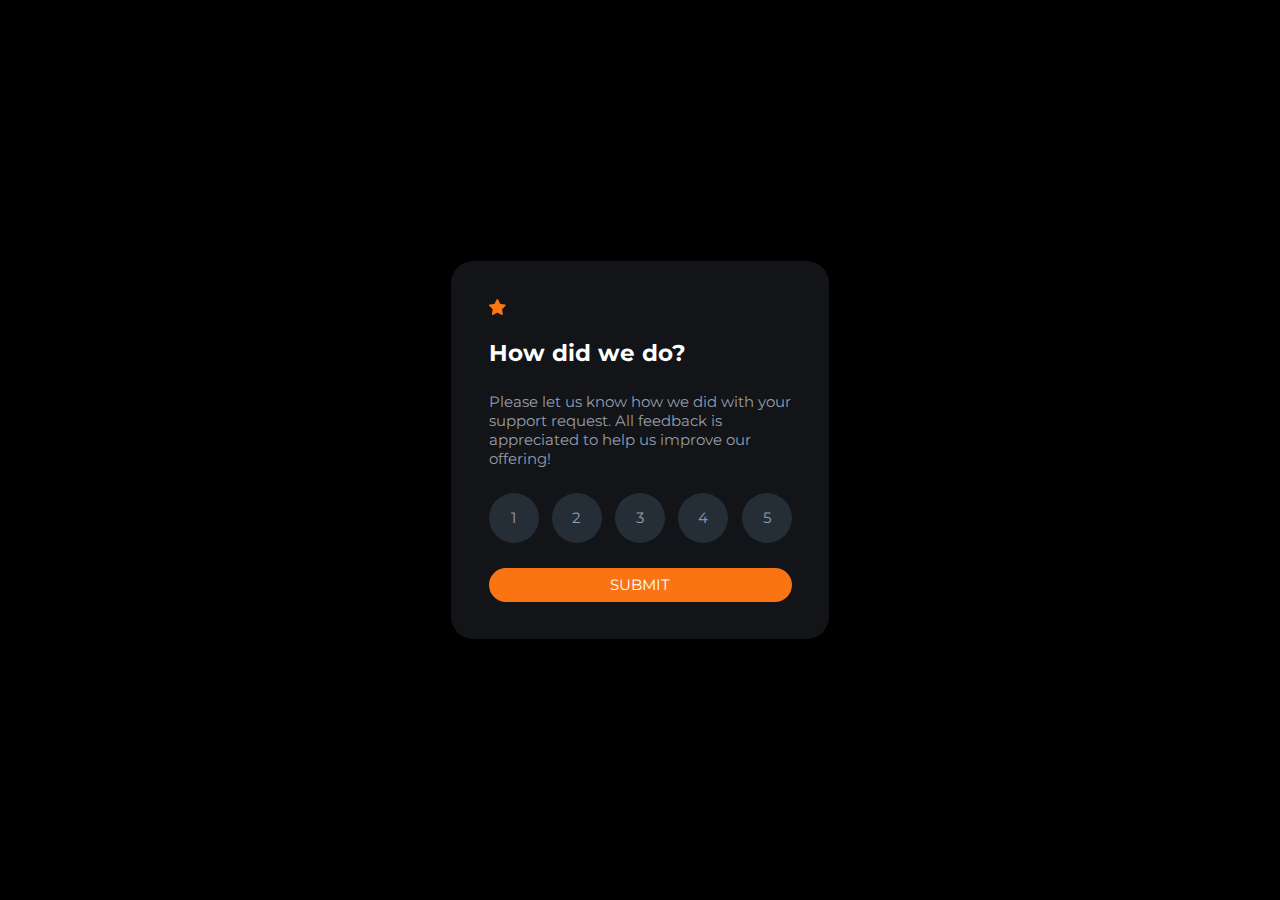
==== index.html @ 63c5b500 "design desktop inital load card" ====
<!DOCTYPE html>
<html lang="en">
<head>
  <meta charset="UTF-8">
  <meta http-equiv="X-UA-Compatible" content="IE=edge">
  <meta name="viewport" content="width=device-width, initial-scale=1.0">
  <title>FEM: Interactive-Rating-Component</title>
  <link rel="preconnect" href="https://fonts.googleapis.com">
<link rel="preconnect" href="https://fonts.gstatic.com" crossorigin>
<link href="https://fonts.googleapis.com/css2?family=Montserrat:wght@400;700&display=swap" rel="stylesheet">
  <link rel="stylesheet" href="./styles.css">
  <script src="./javascript.js" defer></script>
  <link rel="shortcut icon" href="./images/favicon-32x32.png" type="image/x-icon">
</head>
<body>
  <main>
    <div class="rating-container">
      <div class="header">
        <img src="./images/icon-star.svg" alt="star icon">
      </div>
      <div class="title">
        <h2>How did we do?</h2>
      </div>
      <div class="info">
        <p>Please let us know how we did with your support request. All feedback is appreciated to help us improve our offering!</p>
      </div>
      <div class="rating">
        <div class="btn btn-1">1</div>
        <div class="btn btn-2">2</div>
        <div class="btn btn-3">3</div>
        <div class="btn btn-4">4</div>
        <div class="btn btn-5">5</div>
      </div>
      <div class="submit">SUBMIT</div>
    </div>
  </main>
</body>
</html>
---- styles.css ----
* {
    box-sizing: border-box;
}

body {
    margin: 0;
    font-family: 'Montserrat', sans-serif;
    font-size: 15px;
    background-color: black;
    display: flex;
    justify-content: center;
    align-items: center;
    min-height: 100vh;
}

.rating-container {
    display: flex;
    justify-content: space-between;
    align-items: center;
    flex-direction: column;
    padding: 2.5em;
    color: white;
    height: 42vh;
    width: 42vh;
    background-color: hsl(216, 12%, 8%);
    border-radius: 1.5em;
}

.header, .title {
    width: 100%;
    display: flex;
    justify-content: flex-start;
    align-items: center;
}

h2, p {
    margin: 0;
}

.info {
    color: hsl(217, 12%, 63%);
}

.rating {
    width: 100%;
    display: flex;
    justify-content: space-between;
    align-items: center;
}

.btn {
    display: flex;
    justify-content: center;
    align-items: center;
    background-color: hsl(213, 19%, 18%);
    color: hsl(217, 12%, 63%);
    width: 50px;
    height: 50px;
    border-radius: 99999px;
}

.submit {
    background-color: hsl(25, 97%, 53%);
    text-align: center;
    padding: .5em 1em;
    width: 100%;
    border-radius: 99999px;
}
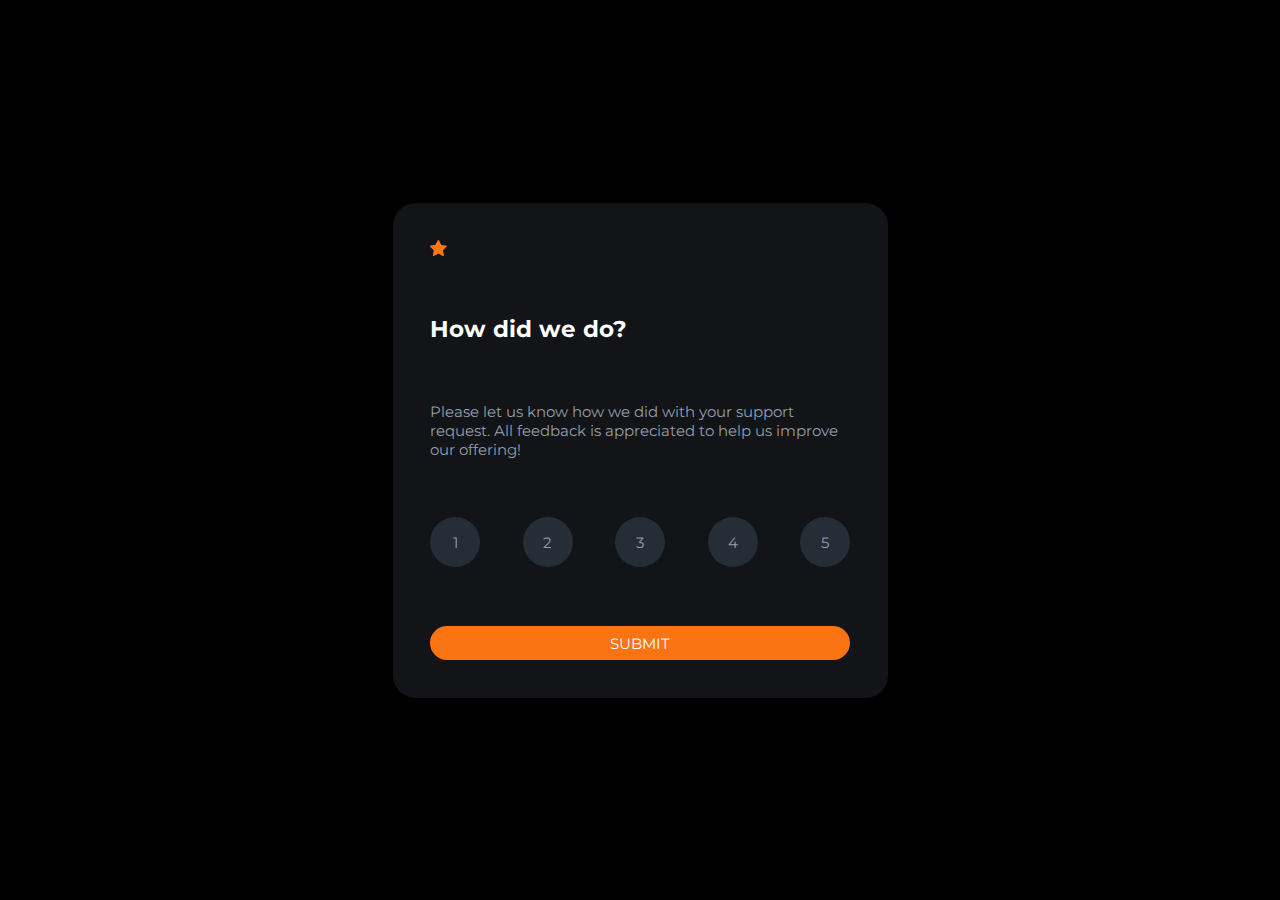
==== commit 0d6e64a7: "complete rating variable" ====
--- a/index.html
+++ b/index.html
@@ -31,7 +31,7 @@
         <div class="btn btn-4">4</div>
         <div class="btn btn-5">5</div>
       </div>
-      <div class="submit">SUBMIT</div>
+      <a href="#"><div class="submit">SUBMIT</div></a>
     </div>
   </main>
 </body>
--- a/styles.css
+++ b/styles.css
@@ -13,15 +13,15 @@
     min-height: 100vh;
 }
 
-.rating-container {
+.rating-container, .thankyou-container {
     display: flex;
     justify-content: space-between;
     align-items: center;
     flex-direction: column;
     padding: 2.5em;
     color: white;
-    height: 42vh;
-    width: 42vh;
+    height: 55vh;
+    width: 55vh;
     background-color: hsl(216, 12%, 8%);
     border-radius: 1.5em;
 }
@@ -65,4 +65,60 @@
     padding: .5em 1em;
     width: 100%;
     border-radius: 99999px;
+}
+
+a {
+    text-decoration: none;
+    color: inherit;
+    background-color: inherit;
+    width: 100%;
+}
+
+.btn:hover, .submit:hover {
+    cursor: pointer;
+}
+
+.btn:hover {
+    background-color: hsl(217, 12%, 63%);
+    color: white
+}
+
+.btn:active {
+    background-color: hsl(217, 12%, 63%);
+    color: white
+}
+
+.submit:hover {
+    background-color: hsl(25, 97%, 47%);
+}
+
+.submit:active {
+    background-color: white;
+    color: hsl(25, 97%, 53%);
+}
+
+.rating-result {
+    color:hsl(25, 97%, 47%);
+    background-color: hsl(213, 19%, 18%);
+    padding: .5em 1em;
+    border-radius: 99999px;
+}
+
+.thankyou-info {
+    text-align: center;
+    color:hsl(217, 12%, 63%)
+}
+
+.thankyou-container {
+    animation: grow 200ms linear;
+}
+
+@keyframes grow {
+    0% {
+        transform: scale(0);
+    }
+
+    100% {
+        transform: scale(100%)
+    }
 }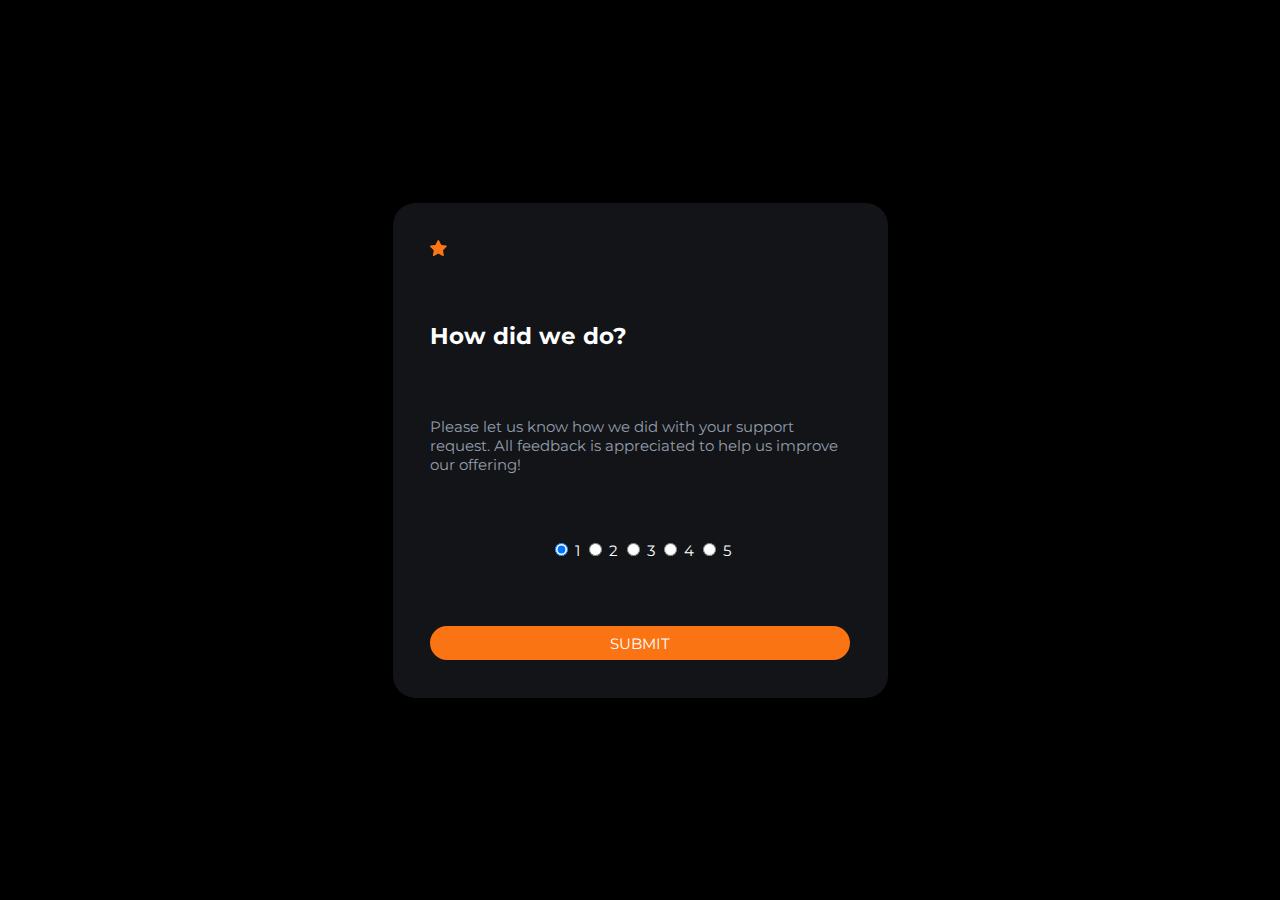
==== commit e13a7d0d: "create radio button selector" ====
--- a/index.html
+++ b/index.html
@@ -24,14 +24,19 @@
       <div class="info">
         <p>Please let us know how we did with your support request. All feedback is appreciated to help us improve our offering!</p>
       </div>
-      <div class="rating">
-        <div class="btn btn-1">1</div>
-        <div class="btn btn-2">2</div>
-        <div class="btn btn-3">3</div>
-        <div class="btn btn-4">4</div>
-        <div class="btn btn-5">5</div>
+      <div class="rating-radio-toolbar">
+          <input type="radio" id="radio-1" name="rating" value="1" checked>
+          <label for="radio-1">1</label>
+          <input type="radio" id="radio-2" name="rating" value="2">
+          <label for="radio-2">2</label>
+          <input type="radio" id="radio-3" name="rating" value="3">
+          <label for="radio-3">3</label>
+          <input type="radio" id="radio-4" name="rating" value="4">
+          <label for="radio-4">4</label>
+          <input type="radio" id="radio-5" name="rating" value="5">
+          <label for="radio-5">5</label>
       </div>
-      <a href="#"><div class="submit">SUBMIT</div></a>
+      <a href="./result.html"><div class="submit">SUBMIT</div></a>
     </div>
   </main>
 </body>
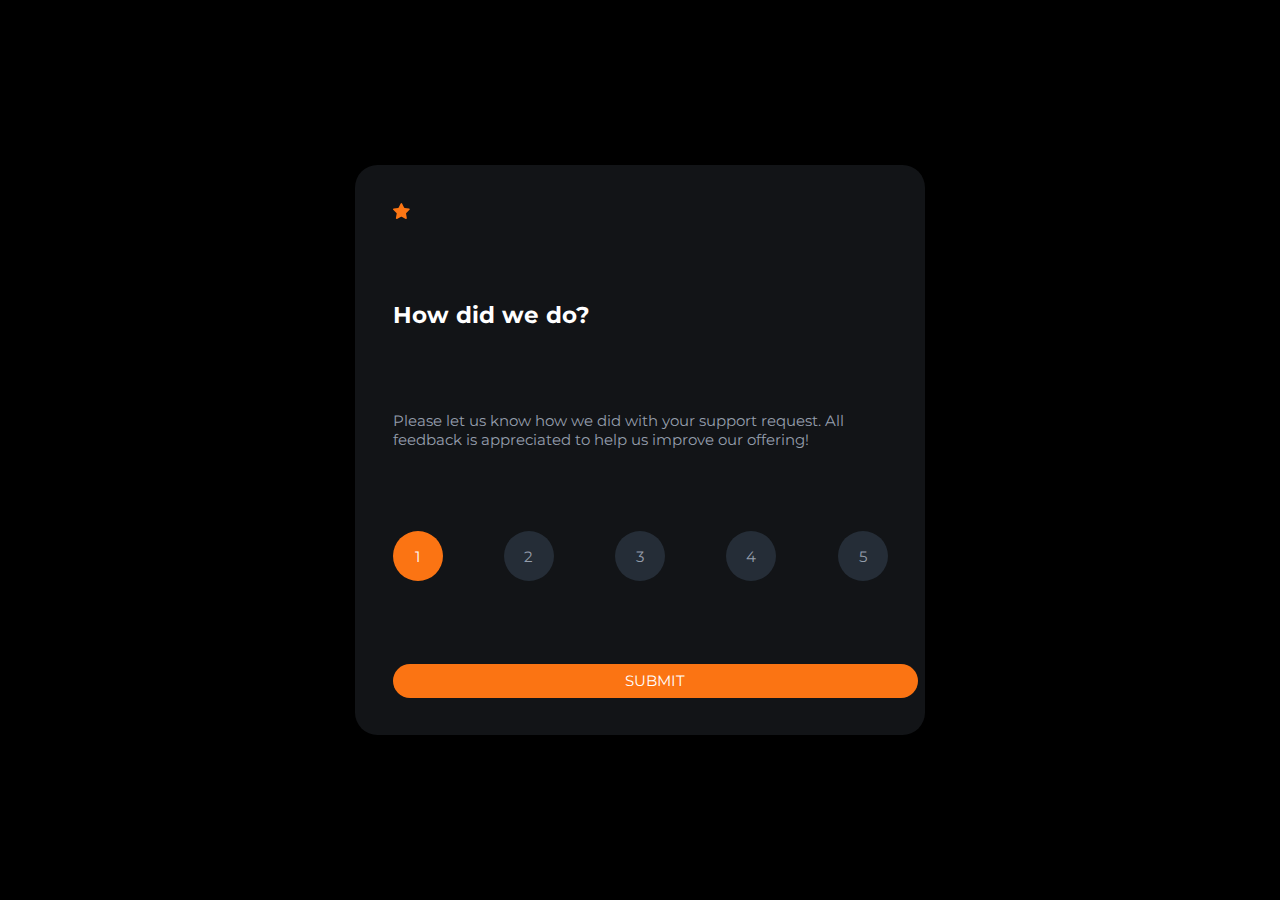
==== commit bd21450d: "Merge pull request #2 from MarioLisbona:radio-button-selector" ====
--- a/index.html
+++ b/index.html
@@ -36,7 +36,7 @@
           <input type="radio" id="radio-5" name="rating" value="5">
           <label for="radio-5">5</label>
       </div>
-      <a href="./result.html"><div class="submit">SUBMIT</div></a>
+      <a href="#"><div class="submit">SUBMIT</div></a>
     </div>
   </main>
 </body>
--- a/styles.css
+++ b/styles.css
@@ -1,4 +1,4 @@
-* {
+* *::before, *::after {
     box-sizing: border-box;
 }
 
@@ -41,14 +41,18 @@
     color: hsl(217, 12%, 63%);
 }
 
-.rating {
+.rating-radio-toolbar {
     width: 100%;
     display: flex;
     justify-content: space-between;
     align-items: center;
 }
 
-.btn {
+.rating-radio-toolbar input[type="radio"] {
+    display: none;
+}
+
+.rating-radio-toolbar label {
     display: flex;
     justify-content: center;
     align-items: center;
@@ -57,7 +61,18 @@
     width: 50px;
     height: 50px;
     border-radius: 99999px;
+    cursor: pointer;
 }
+.rating-radio-toolbar label:hover {
+    background-color: hsl(217, 12%, 63%);
+    color: white
+}
+
+.rating-radio-toolbar input[type="radio"]:checked + label {
+    background-color: hsl(25, 97%, 53%);
+    color: white
+}
+
 
 .submit {
     background-color: hsl(25, 97%, 53%);
@@ -74,18 +89,8 @@
     width: 100%;
 }
 
-.btn:hover, .submit:hover {
+.submit:hover {
     cursor: pointer;
-}
-
-.btn:hover {
-    background-color: hsl(217, 12%, 63%);
-    color: white
-}
-
-.btn:active {
-    background-color: hsl(217, 12%, 63%);
-    color: white
 }
 
 .submit:hover {
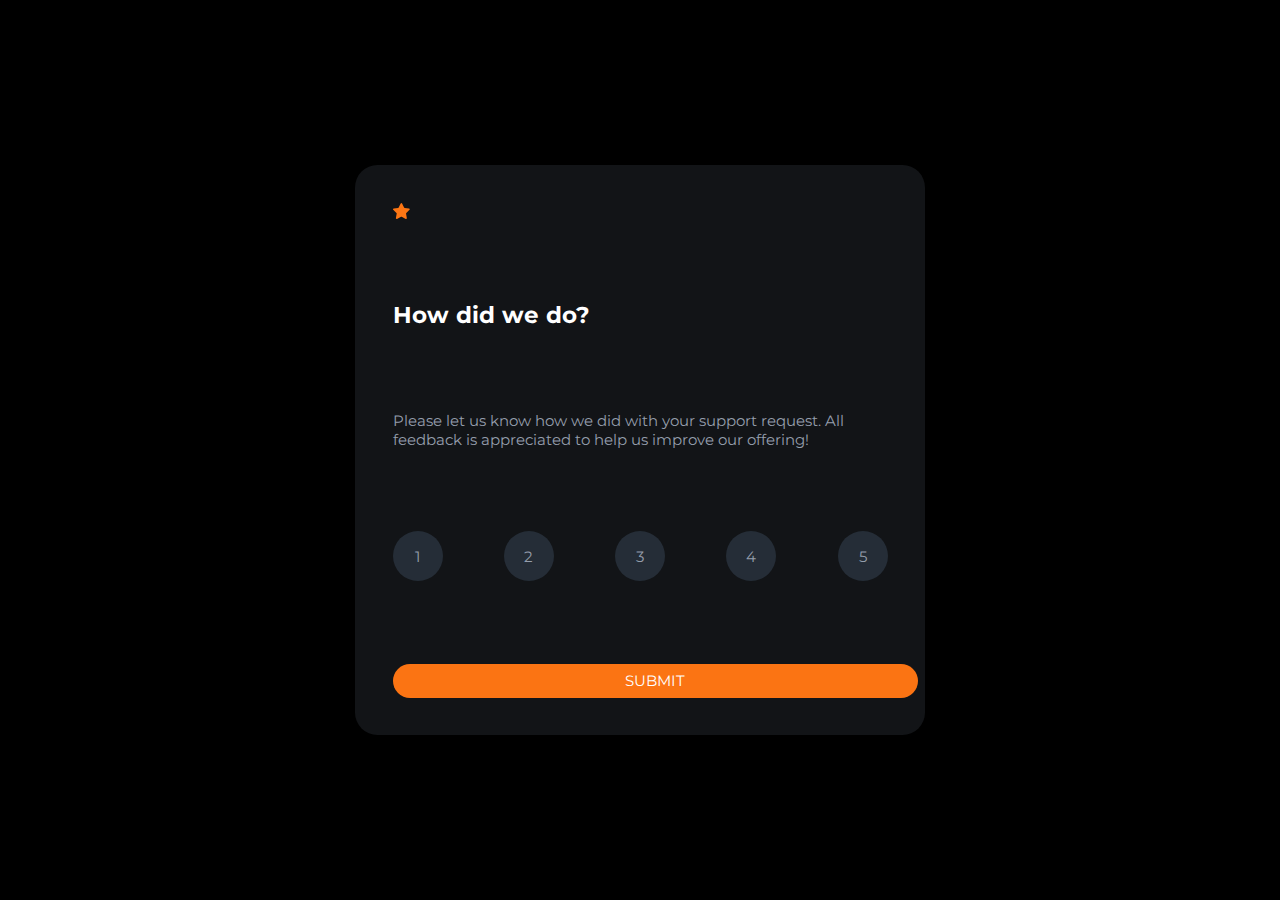
==== commit 6e3e36b4: "Update message with radio value chosen" ====
--- a/index.html
+++ b/index.html
@@ -25,7 +25,7 @@
         <p>Please let us know how we did with your support request. All feedback is appreciated to help us improve our offering!</p>
       </div>
       <div class="rating-radio-toolbar">
-          <input type="radio" id="radio-1" name="rating" value="1" checked>
+          <input type="radio" id="radio-1" name="rating" value="1">
           <label for="radio-1">1</label>
           <input type="radio" id="radio-2" name="rating" value="2">
           <label for="radio-2">2</label>
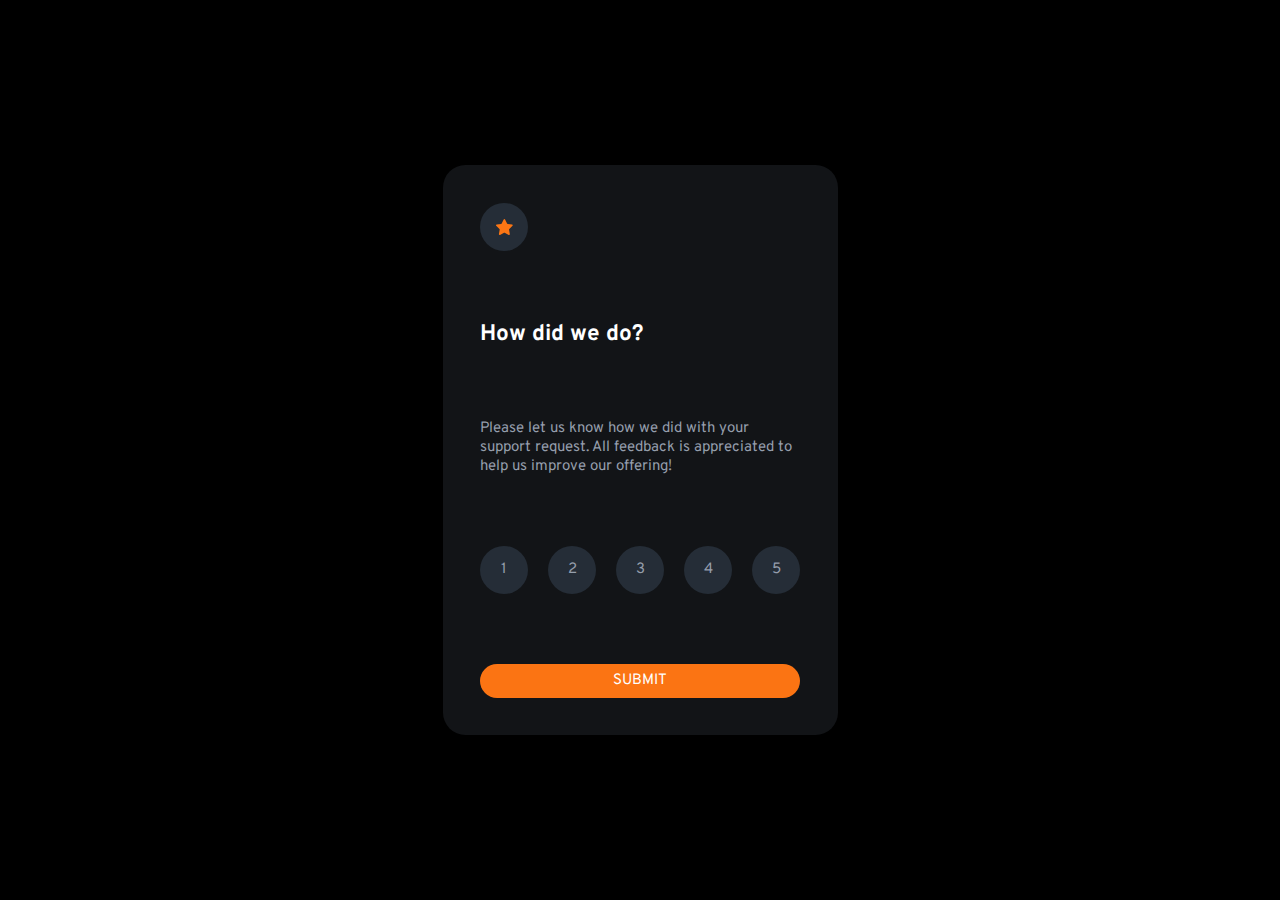
==== commit 93917c9c: "setup font. background for star logo. update readme" ====
--- a/index.html
+++ b/index.html
@@ -6,8 +6,8 @@
   <meta name="viewport" content="width=device-width, initial-scale=1.0">
   <title>FEM: Interactive-Rating-Component</title>
   <link rel="preconnect" href="https://fonts.googleapis.com">
-<link rel="preconnect" href="https://fonts.gstatic.com" crossorigin>
-<link href="https://fonts.googleapis.com/css2?family=Montserrat:wght@400;700&display=swap" rel="stylesheet">
+  <link rel="preconnect" href="https://fonts.gstatic.com" crossorigin>
+  <link href="https://fonts.googleapis.com/css2?family=Overpass:wght@400;700&display=swap" rel="stylesheet">
   <link rel="stylesheet" href="./styles.css">
   <script src="./javascript.js" defer></script>
   <link rel="shortcut icon" href="./images/favicon-32x32.png" type="image/x-icon">
@@ -16,7 +16,7 @@
   <main>
     <div class="rating-container">
       <div class="header">
-        <img src="./images/icon-star.svg" alt="star icon">
+        <a href="./index.html"><div class="img-container"><img src="./images/icon-star.svg" alt="star icon"></div></a>
       </div>
       <div class="title">
         <h2>How did we do?</h2>
--- a/styles.css
+++ b/styles.css
@@ -4,7 +4,7 @@
 
 body {
     margin: 0;
-    font-family: 'Montserrat', sans-serif;
+    font-family: 'Overpass', sans-serif;
     font-size: 15px;
     background-color: black;
     display: flex;
@@ -21,10 +21,15 @@
     padding: 2.5em;
     color: white;
     height: 55vh;
-    width: 55vh;
+    width: 25vw;
     background-color: hsl(216, 12%, 8%);
     border-radius: 1.5em;
 }
+
+.thankyou-info {
+    padding: .5em .75em;
+}
+
 
 .header, .title {
     width: 100%;
@@ -52,17 +57,18 @@
     display: none;
 }
 
-.rating-radio-toolbar label {
+.rating-radio-toolbar label, .img-container {
     display: flex;
     justify-content: center;
     align-items: center;
     background-color: hsl(213, 19%, 18%);
     color: hsl(217, 12%, 63%);
-    width: 50px;
-    height: 50px;
+    width: 3rem;
+    height: 3rem;
     border-radius: 99999px;
     cursor: pointer;
 }
+
 .rating-radio-toolbar label:hover {
     background-color: hsl(217, 12%, 63%);
     color: white
@@ -78,7 +84,6 @@
     background-color: hsl(25, 97%, 53%);
     text-align: center;
     padding: .5em 1em;
-    width: 100%;
     border-radius: 99999px;
 }
 
@@ -87,14 +92,14 @@
     color: inherit;
     background-color: inherit;
     width: 100%;
+    margin: 0;
+    padding: 0;
 }
 
 .submit:hover {
     cursor: pointer;
-}
-
-.submit:hover {
-    background-color: hsl(25, 97%, 47%);
+    background-color: white;
+    color: hsl(25, 97%, 53%);
 }
 
 .submit:active {
@@ -123,7 +128,26 @@
         transform: scale(0);
     }
 
+    80% {
+        transform: scale(110%);
+    }
     100% {
-        transform: scale(100%)
+        transform: scale(100%);
+    }
+}
+
+@media (max-width: 375px) {
+    .rating-container, .thankyou-container {
+        width: 55vw;
+        height: 45vh;
+    }
+
+    .rating-radio-toolbar label {
+        width: 2em;
+        height: 2em;
+    }
+
+    .thankyou-container img {
+        width: 100px;
     }
 }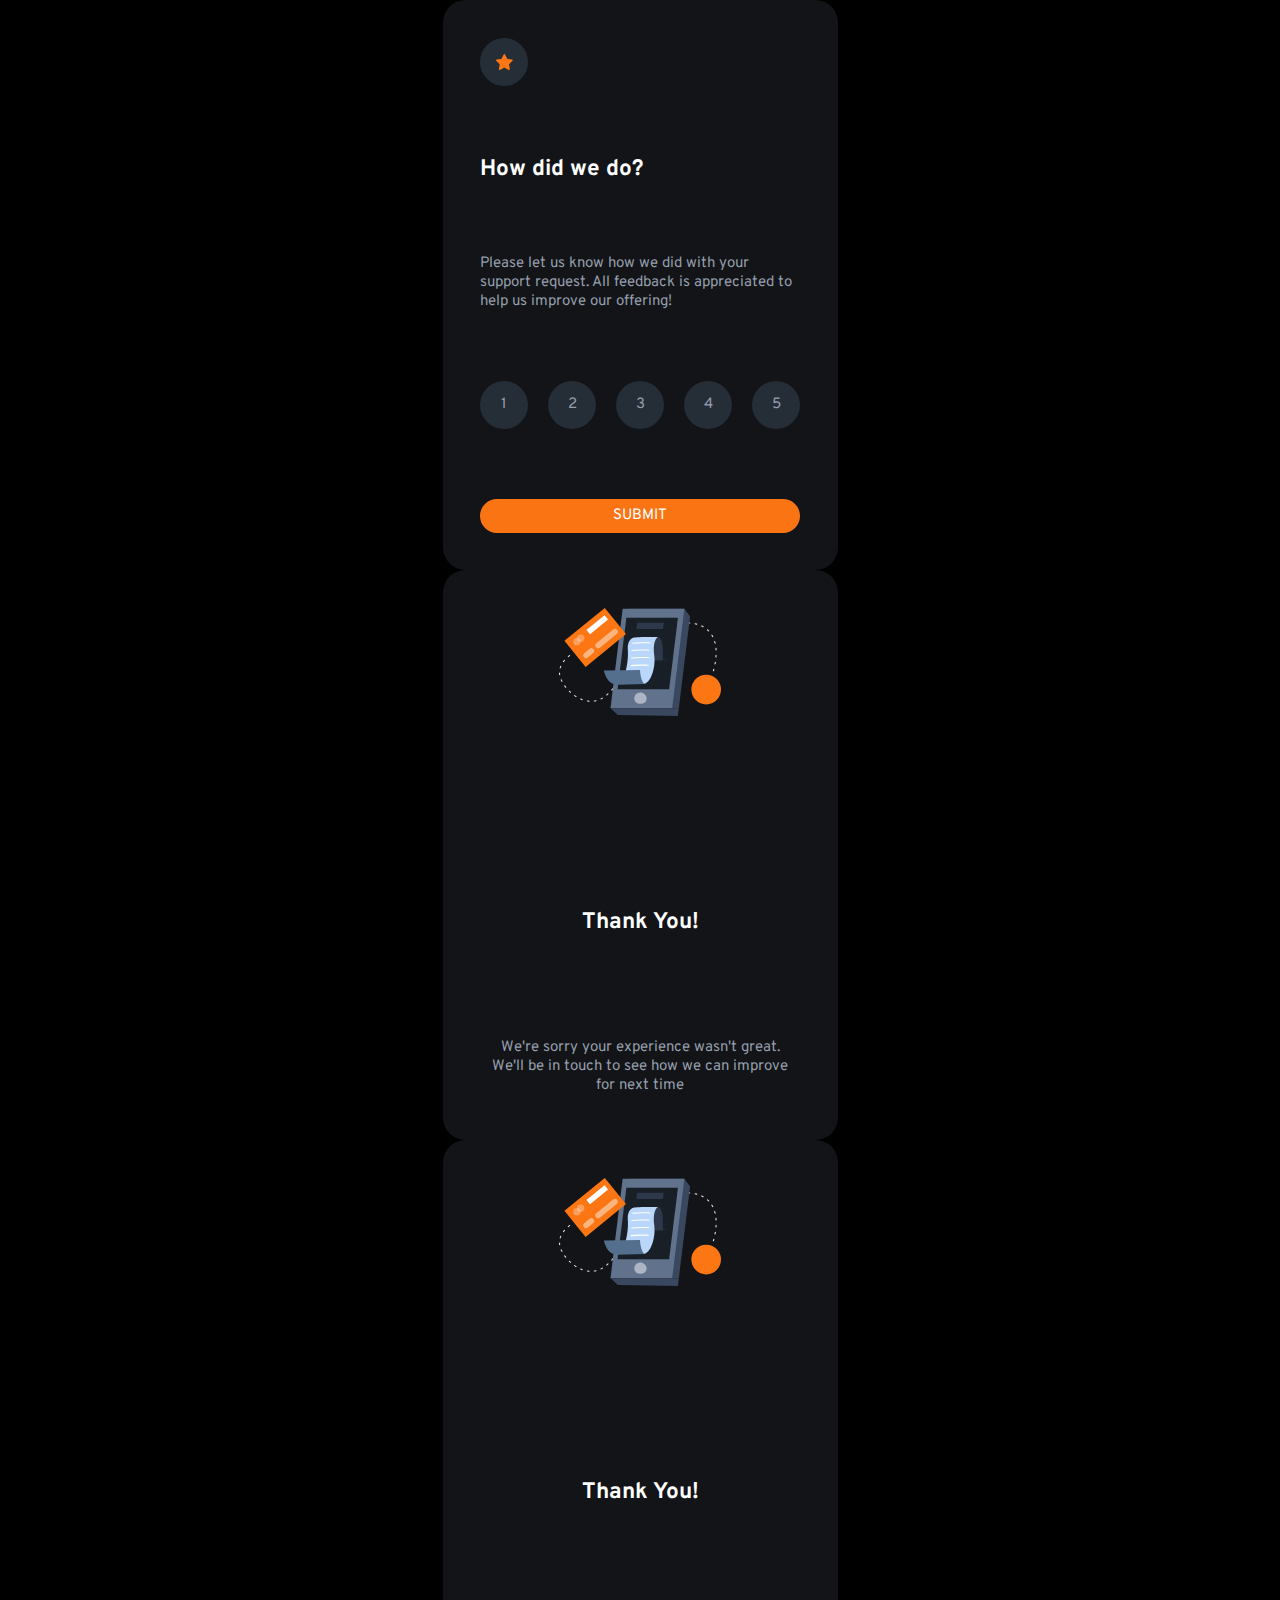
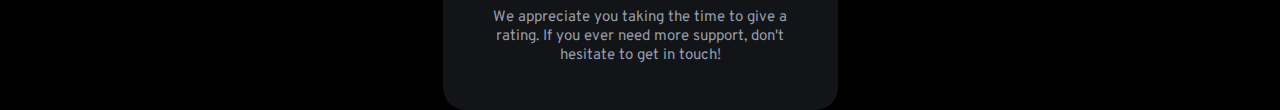
==== commit 7ebf224b: "Add thankyou div high and low rating all on single page" ====
--- a/index.html
+++ b/index.html
@@ -38,6 +38,24 @@
       </div>
       <a href="#"><div class="submit">SUBMIT</div></a>
     </div>
+    <div class="thankyou-container low-rating hide">
+      <div class="image"><img src="./images/illustration-thank-you.svg" alt=""></div>
+      <div class="rating-result-low"></div>
+      <div class="thankyou-title">
+        <h2>Thank You!</h2>
+      </div>
+      <div class="thankyou-info">We're sorry your experience wasn't great. We'll be in touch to see how we can 
+        improve for next time</div>
+    </div>
+    <div class="thankyou-container high-rating hide">
+      <div class="image"><img src="./images/illustration-thank-you.svg" alt=""></div>
+      <div class="rating-result-high"></div>
+      <div class="thankyou-title">
+        <h2>Thank You!</h2>
+      </div>
+      <div class="thankyou-info">We appreciate you taking the time to give a rating. If you ever need more support, 
+        don't hesitate to get in touch!</div>
+    </div>
   </main>
 </body>
 </html>